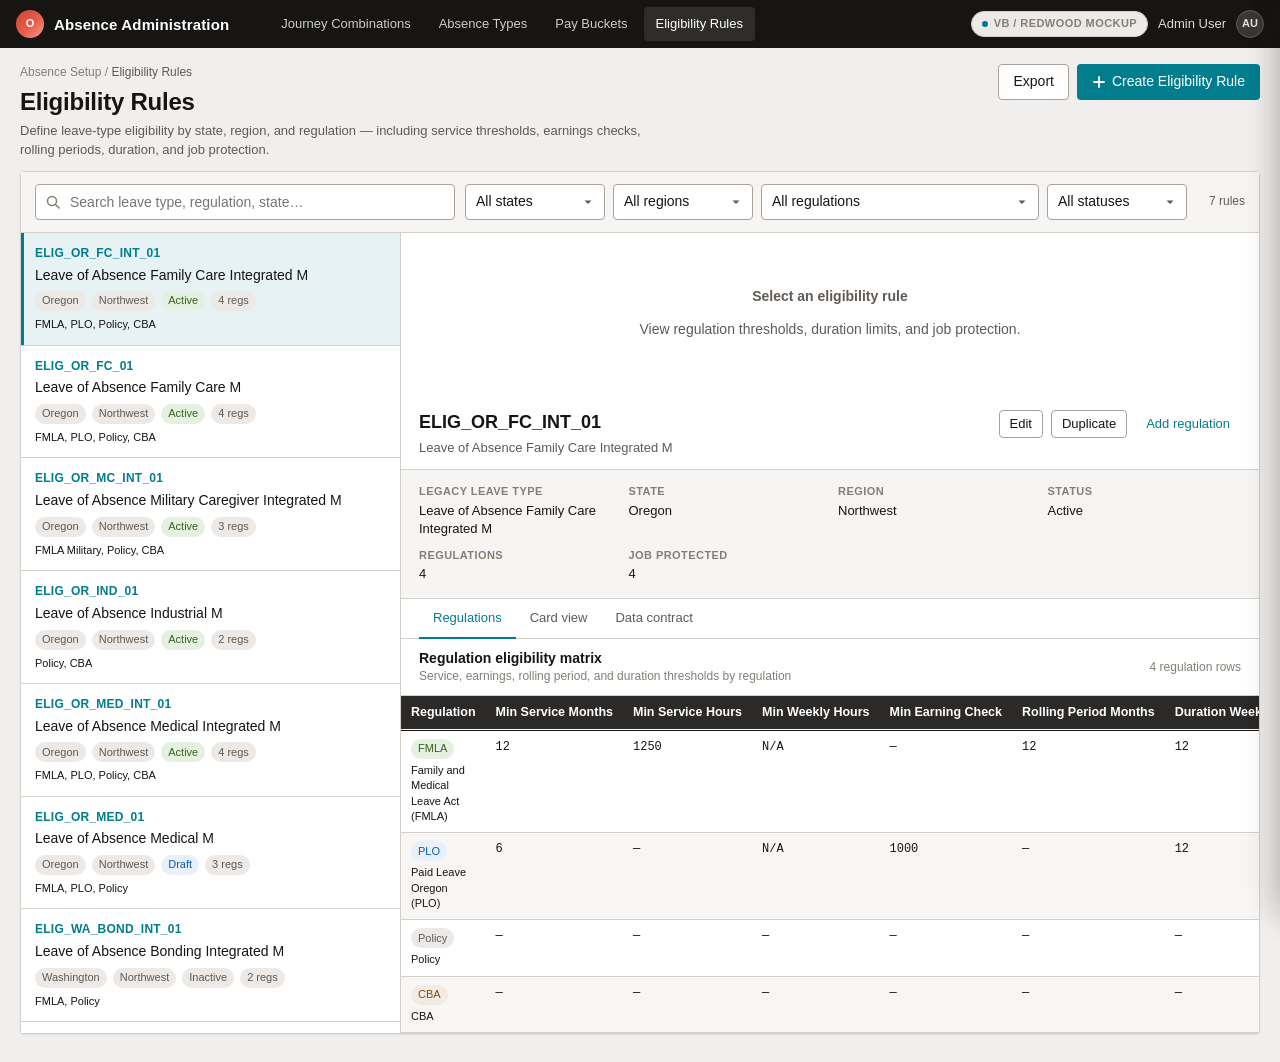
==== mockup/eligibility.html @ 5782c749 "Add Redwood Eligibility Rules UI mockup Master-detail eligibility screen for leave type / state / re" ====
<!DOCTYPE html>
<html lang="en">
<head>
  <meta charset="UTF-8" />
  <meta name="viewport" content="width=device-width, initial-scale=1.0" />
  <title>Eligibility Rules — Oracle Redwood Mockup</title>
  <link rel="stylesheet" href="css/redwood.css" />
</head>
<body>
  <div class="app">
    <header class="app-header">
      <div class="header-brand">
        <div class="header-mark" aria-hidden="true">O</div>
        <span>Absence Administration</span>
      </div>
      <nav class="header-nav" aria-label="Primary">
        <a href="index.html"><button type="button">Journey Combinations</button></a>
        <button type="button">Absence Types</button>
        <button type="button">Pay Buckets</button>
        <button type="button" class="active">Eligibility Rules</button>
      </nav>
      <div class="header-spacer"></div>
      <div class="header-user">
        <span class="vb-badge"><i></i> VB / Redwood Mockup</span>
        <span>Admin User</span>
        <div class="avatar" aria-hidden="true">AU</div>
      </div>
    </header>

    <main class="page">
      <div class="page-header">
        <div>
          <div class="breadcrumb">Absence Setup / <span>Eligibility Rules</span></div>
          <h1 class="page-title">Eligibility Rules</h1>
          <p class="page-subtitle">
            Define leave-type eligibility by state, region, and regulation — including
            service thresholds, earnings checks, rolling periods, duration, and job protection.
          </p>
        </div>
        <div class="page-actions">
          <button type="button" class="btn btn-secondary" id="btnExport">Export</button>
          <button type="button" class="btn btn-primary" id="btnCreate">
            <svg width="14" height="14" viewBox="0 0 14 14" fill="none" aria-hidden="true">
              <path d="M7 2v10M2 7h10" stroke="currentColor" stroke-width="1.8" stroke-linecap="round"/>
            </svg>
            Create Eligibility Rule
          </button>
        </div>
      </div>

      <section class="collection" aria-label="Eligibility rules collection">
        <div class="toolbar">
          <div class="search-field">
            <svg width="16" height="16" viewBox="0 0 16 16" fill="none" aria-hidden="true">
              <circle cx="7" cy="7" r="4.5" stroke="currentColor" stroke-width="1.5"/>
              <path d="M10.5 10.5L14 14" stroke="currentColor" stroke-width="1.5" stroke-linecap="round"/>
            </svg>
            <label class="sr-only" for="searchInput">Search eligibility rules</label>
            <input id="searchInput" type="search" placeholder="Search leave type, regulation, state…" />
          </div>
          <div class="filter-group">
            <label class="sr-only" for="filterState">State</label>
            <select id="filterState">
              <option value="">All states</option>
            </select>
            <label class="sr-only" for="filterRegion">Region</label>
            <select id="filterRegion">
              <option value="">All regions</option>
            </select>
            <label class="sr-only" for="filterRegulation">Regulation</label>
            <select id="filterRegulation">
              <option value="">All regulations</option>
            </select>
            <label class="sr-only" for="filterStatus">Status</label>
            <select id="filterStatus">
              <option value="">All statuses</option>
              <option value="Active">Active</option>
              <option value="Draft">Draft</option>
              <option value="Inactive">Inactive</option>
            </select>
          </div>
          <div class="toolbar-meta" id="resultCount">0 rules</div>
        </div>

        <div class="split">
          <aside class="list-pane" id="listPane" aria-label="Eligibility rule list"></aside>

          <section class="detail-pane" id="detailPane" aria-live="polite">
            <div class="detail-empty" id="detailEmpty">
              <div>
                <p><strong>Select an eligibility rule</strong></p>
                <p>View regulation thresholds, duration limits, and job protection.</p>
              </div>
            </div>

            <div id="detailContent" hidden>
              <div class="detail-header">
                <div class="detail-title-block">
                  <h2 id="detailTitle">—</h2>
                  <div class="muted" id="detailKey">—</div>
                </div>
                <div class="page-actions">
                  <button type="button" class="btn btn-secondary btn-sm" id="btnEdit">Edit</button>
                  <button type="button" class="btn btn-secondary btn-sm" id="btnDuplicate">Duplicate</button>
                  <button type="button" class="btn btn-ghost btn-sm" id="btnAddReg">Add regulation</button>
                </div>
              </div>

              <div class="detail-fields" id="detailFields"></div>

              <div class="tabs" role="tablist">
                <button type="button" class="tab active" role="tab" data-tab="table" aria-selected="true">Regulations</button>
                <button type="button" class="tab" role="tab" data-tab="cards" aria-selected="false">Card view</button>
                <button type="button" class="tab" role="tab" data-tab="schema" aria-selected="false">Data contract</button>
              </div>

              <div class="tab-panel active" id="panel-table" role="tabpanel">
                <div class="section-bar">
                  <div>
                    <h3>Regulation eligibility matrix</h3>
                    <div class="hint">Service, earnings, rolling period, and duration thresholds by regulation</div>
                  </div>
                  <div class="hint" id="regCount"></div>
                </div>
                <div class="table-wrap">
                  <table class="data-table" id="regTable">
                    <thead>
                      <tr>
                        <th>Regulation</th>
                        <th>Min Service Months</th>
                        <th>Min Service Hours</th>
                        <th>Min Weekly Hours</th>
                        <th>Min Earning Check</th>
                        <th>Rolling Period Months</th>
                        <th>Duration Weeks</th>
                        <th>Duration Hours</th>
                        <th>Max Combined Weeks</th>
                        <th>Job Protection</th>
                        <th></th>
                      </tr>
                    </thead>
                    <tbody id="regTableBody"></tbody>
                  </table>
                </div>
              </div>

              <div class="tab-panel" id="panel-cards" role="tabpanel">
                <div class="mapping-cards" id="mappingCards"></div>
              </div>

              <div class="tab-panel" id="panel-schema" role="tabpanel">
                <div class="mapping-cards">
                  <div class="mapping-card">
                    <div class="mapping-card-top"><strong>Flat row contract (spreadsheet / REST)</strong></div>
                    <pre id="schemaPreview" class="mono" style="margin:0;white-space:pre-wrap;font-size:12px;line-height:1.5;color:var(--rw-text-secondary)"></pre>
                  </div>
                </div>
              </div>
            </div>
          </section>
        </div>
      </section>
    </main>
  </div>

  <div class="overlay" id="overlay" hidden></div>

  <aside class="drawer" id="drawer" aria-hidden="true" role="dialog" aria-labelledby="drawerTitle">
    <div class="drawer-header">
      <h2 id="drawerTitle">Create Eligibility Rule</h2>
      <button type="button" class="btn btn-icon" id="btnCloseDrawer" aria-label="Close">
        <svg width="16" height="16" viewBox="0 0 16 16" fill="none" aria-hidden="true">
          <path d="M4 4l8 8M12 4L4 12" stroke="currentColor" stroke-width="1.6" stroke-linecap="round"/>
        </svg>
      </button>
    </div>
    <div class="drawer-body">
      <form class="form-grid" id="ruleForm">
        <div class="form-row two">
          <div>
            <label for="fId">Rule ID</label>
            <input id="fId" name="ruleId" required placeholder="ELIG_OR_FC_02" />
          </div>
          <div>
            <label for="fStatus">Status</label>
            <select id="fStatus" name="status">
              <option>Draft</option>
              <option>Active</option>
              <option>Inactive</option>
            </select>
          </div>
        </div>
        <div class="form-row">
          <label for="fLeaveType">Legacy Leave Type</label>
          <select id="fLeaveType" name="legacyLeaveType"></select>
        </div>
        <div class="form-row two">
          <div>
            <label for="fState">State</label>
            <select id="fState" name="state"></select>
          </div>
          <div>
            <label for="fRegion">Region</label>
            <select id="fRegion" name="region"></select>
          </div>
        </div>

        <p class="form-section-title">Default first regulation</p>
        <div class="form-row">
          <label for="fReg">Regulation</label>
          <select id="fReg" name="regulation"></select>
        </div>
        <div class="form-row two">
          <div>
            <label for="fMinMonths">Min Service Months</label>
            <input id="fMinMonths" name="minServiceMonths" type="number" min="0" placeholder="12" />
          </div>
          <div>
            <label for="fMinHours">Min Service Hours</label>
            <input id="fMinHours" name="minServiceHours" type="number" min="0" placeholder="1250" />
          </div>
        </div>
        <div class="form-row two">
          <div>
            <label for="fWeekly">Min Weekly Hours</label>
            <input id="fWeekly" name="minWeeklyHours" placeholder="N/A" />
          </div>
          <div>
            <label for="fEarn">Min Earning Check</label>
            <input id="fEarn" name="minEarningCheck" type="number" min="0" placeholder="1000" />
          </div>
        </div>
        <div class="form-row two">
          <div>
            <label for="fRolling">Rolling Period Months</label>
            <input id="fRolling" name="rollingPeriodMonths" type="number" min="0" placeholder="12" />
          </div>
          <div>
            <label for="fDurWeeks">Duration Weeks</label>
            <input id="fDurWeeks" name="durationWeeks" type="number" min="0" placeholder="12" />
          </div>
        </div>
        <div class="form-row two">
          <div>
            <label for="fDurHours">Duration Hours</label>
            <input id="fDurHours" name="durationHours" type="number" min="0" placeholder="480" />
          </div>
          <div>
            <label for="fMaxComb">Max Combined Weeks</label>
            <input id="fMaxComb" name="maxCombinedWeeks" type="number" min="0" placeholder="Optional" />
          </div>
        </div>
        <div class="switch-row">
          <span>Job protection</span>
          <button type="button" class="switch on" id="swJob" aria-pressed="true" data-field="jobProtection"></button>
        </div>
      </form>
    </div>
    <div class="drawer-footer">
      <button type="button" class="btn btn-secondary" id="btnCancelDrawer">Cancel</button>
      <button type="button" class="btn btn-primary" id="btnSaveDrawer">Save</button>
    </div>
  </aside>

  <aside class="drawer" id="regDrawer" aria-hidden="true" role="dialog" aria-labelledby="regDrawerTitle">
    <div class="drawer-header">
      <h2 id="regDrawerTitle">Edit regulation eligibility</h2>
      <button type="button" class="btn btn-icon" id="btnCloseRegDrawer" aria-label="Close">
        <svg width="16" height="16" viewBox="0 0 16 16" fill="none" aria-hidden="true">
          <path d="M4 4l8 8M12 4L4 12" stroke="currentColor" stroke-width="1.6" stroke-linecap="round"/>
        </svg>
      </button>
    </div>
    <div class="drawer-body">
      <form class="form-grid" id="regForm">
        <div class="form-row">
          <label for="rReg">Regulation</label>
          <select id="rReg" name="regulation"></select>
        </div>
        <div class="form-row two">
          <div>
            <label for="rMinMonths">Min Service Months</label>
            <input id="rMinMonths" name="minServiceMonths" type="number" min="0" />
          </div>
          <div>
            <label for="rMinHours">Min Service Hours</label>
            <input id="rMinHours" name="minServiceHours" type="number" min="0" />
          </div>
        </div>
        <div class="form-row two">
          <div>
            <label for="rWeekly">Min Weekly Hours</label>
            <input id="rWeekly" name="minWeeklyHours" placeholder="N/A" />
          </div>
          <div>
            <label for="rEarn">Min Earning Check</label>
            <input id="rEarn" name="minEarningCheck" type="number" min="0" />
          </div>
        </div>
        <div class="form-row two">
          <div>
            <label for="rRolling">Rolling Period Months</label>
            <input id="rRolling" name="rollingPeriodMonths" type="number" min="0" />
          </div>
          <div>
            <label for="rDurWeeks">Duration Weeks</label>
            <input id="rDurWeeks" name="durationWeeks" type="number" min="0" />
          </div>
        </div>
        <div class="form-row two">
          <div>
            <label for="rDurHours">Duration Hours</label>
            <input id="rDurHours" name="durationHours" type="number" min="0" />
          </div>
          <div>
            <label for="rMaxComb">Max Combined Weeks</label>
            <input id="rMaxComb" name="maxCombinedWeeks" type="number" min="0" />
          </div>
        </div>
        <div class="switch-row">
          <span>Job protection</span>
          <button type="button" class="switch" id="rSwJob" data-field="jobProtection"></button>
        </div>
      </form>
    </div>
    <div class="drawer-footer">
      <button type="button" class="btn btn-secondary" id="btnCancelReg">Cancel</button>
      <button type="button" class="btn btn-primary" id="btnSaveReg">Save regulation</button>
    </div>
  </aside>

  <div class="toast" id="toast" role="status"></div>

  <script src="js/eligibility-data.js"></script>
  <script src="js/eligibility-app.js"></script>
</body>
</html>
---- mockup/css/redwood.css ----
/* Oracle Redwood–inspired theme for Journey Combinations mockup */
:root {
  --rw-bg-page: #f1efed;
  --rw-bg-surface: #ffffff;
  --rw-bg-header: #161513;
  --rw-bg-subtle: #f7f5f3;
  --rw-bg-hover: #f0eeeb;
  --rw-bg-selected: #e6f2f4;
  --rw-bg-chip: #ece9e6;

  --rw-brand: #c74634;
  --rw-primary: #027d8d;
  --rw-primary-hover: #026270;
  --rw-primary-active: #014d58;
  --rw-danger: #c74634;
  --rw-success: #54812a;
  --rw-warning: #a36f02;
  --rw-info: #0572ce;

  --rw-text-primary: #161513;
  --rw-text-secondary: #5f5a55;
  --rw-text-tertiary: #857e77;
  --rw-text-inverse: #ffffff;
  --rw-text-link: #027d8d;

  --rw-border: #d4d0cb;
  --rw-border-strong: #a8a29b;
  --rw-focus: #0572ce;
  --rw-shadow-sm: 0 1px 2px rgba(22, 21, 19, 0.08);
  --rw-shadow-md: 0 4px 12px rgba(22, 21, 19, 0.12);
  --rw-shadow-lg: 0 12px 32px rgba(22, 21, 19, 0.18);

  --rw-radius: 2px;
  --rw-radius-md: 4px;
  --rw-font: "Oracle Sans", "Helvetica Neue", Helvetica, Arial, sans-serif;
  --rw-header-h: 48px;
  --rw-toolbar-h: 56px;
}

*,
*::before,
*::after {
  box-sizing: border-box;
}

html,
body {
  margin: 0;
  padding: 0;
  height: 100%;
  font-family: var(--rw-font);
  font-size: 14px;
  line-height: 1.4;
  color: var(--rw-text-primary);
  background: var(--rw-bg-page);
  -webkit-font-smoothing: antialiased;
}

button,
input,
select,
textarea {
  font: inherit;
  color: inherit;
}

button {
  cursor: pointer;
  border: none;
  background: none;
}

a {
  color: var(--rw-text-link);
  text-decoration: none;
}

a:hover {
  text-decoration: underline;
}

.app {
  display: flex;
  flex-direction: column;
  min-height: 100vh;
}

/* —— Global header (Redwood shell) —— */
.app-header {
  height: var(--rw-header-h);
  background: var(--rw-bg-header);
  color: var(--rw-text-inverse);
  display: flex;
  align-items: center;
  padding: 0 16px;
  gap: 16px;
  flex-shrink: 0;
  z-index: 40;
}

.header-brand {
  display: flex;
  align-items: center;
  gap: 10px;
  font-weight: 600;
  font-size: 15px;
  letter-spacing: 0.01em;
}

.header-mark {
  width: 28px;
  height: 28px;
  border-radius: 50%;
  background: linear-gradient(135deg, #c74634 0%, #e85d4a 55%, #f4a090 100%);
  display: grid;
  place-items: center;
  font-size: 11px;
  font-weight: 700;
}

.header-nav {
  display: flex;
  gap: 4px;
  margin-left: 24px;
}

.header-nav button {
  color: rgba(255, 255, 255, 0.78);
  padding: 8px 12px;
  border-radius: var(--rw-radius-md);
  font-size: 13px;
}

.header-nav button:hover,
.header-nav button.active {
  color: #fff;
  background: rgba(255, 255, 255, 0.1);
}

.header-spacer {
  flex: 1;
}

.header-user {
  display: flex;
  align-items: center;
  gap: 10px;
  font-size: 13px;
  color: rgba(255, 255, 255, 0.85);
}

.avatar {
  width: 28px;
  height: 28px;
  border-radius: 50%;
  background: #3a3835;
  border: 1px solid #5f5a55;
  display: grid;
  place-items: center;
  font-size: 11px;
  font-weight: 600;
}

/* —— Page chrome —— */
.page {
  flex: 1;
  display: flex;
  flex-direction: column;
  max-width: 1600px;
  width: 100%;
  margin: 0 auto;
  padding: 16px 20px 28px;
  gap: 12px;
}

.page-header {
  display: flex;
  flex-wrap: wrap;
  align-items: flex-start;
  justify-content: space-between;
  gap: 12px;
}

.breadcrumb {
  font-size: 12px;
  color: var(--rw-text-tertiary);
  margin-bottom: 4px;
}

.breadcrumb span {
  color: var(--rw-text-secondary);
}

.page-title {
  margin: 0;
  font-size: 24px;
  font-weight: 600;
  letter-spacing: -0.01em;
  color: var(--rw-text-primary);
}

.page-subtitle {
  margin: 4px 0 0;
  color: var(--rw-text-secondary);
  font-size: 13px;
  max-width: 640px;
}

.page-actions {
  display: flex;
  gap: 8px;
  align-items: center;
}

/* —— Buttons —— */
.btn {
  display: inline-flex;
  align-items: center;
  justify-content: center;
  gap: 6px;
  min-height: 36px;
  padding: 0 14px;
  border-radius: var(--rw-radius-md);
  font-size: 14px;
  font-weight: 500;
  border: 1px solid transparent;
  transition: background 0.12s ease, border-color 0.12s ease, color 0.12s ease;
}

.btn:focus-visible {
  outline: 2px solid var(--rw-focus);
  outline-offset: 2px;
}

.btn-primary {
  background: var(--rw-primary);
  color: #fff;
}

.btn-primary:hover {
  background: var(--rw-primary-hover);
}

.btn-secondary {
  background: var(--rw-bg-surface);
  border-color: var(--rw-border-strong);
  color: var(--rw-text-primary);
}

.btn-secondary:hover {
  background: var(--rw-bg-hover);
}

.btn-ghost {
  color: var(--rw-primary);
  padding: 0 10px;
}

.btn-ghost:hover {
  background: var(--rw-bg-selected);
}

.btn-icon {
  width: 32px;
  height: 32px;
  min-height: 32px;
  padding: 0;
  border-radius: var(--rw-radius-md);
  color: var(--rw-text-secondary);
}

.btn-icon:hover {
  background: var(--rw-bg-hover);
  color: var(--rw-text-primary);
}

.btn-sm {
  min-height: 28px;
  padding: 0 10px;
  font-size: 13px;
}

/* —— Collection toolbar —— */
.collection {
  background: var(--rw-bg-surface);
  border: 1px solid var(--rw-border);
  border-radius: var(--rw-radius-md);
  box-shadow: var(--rw-shadow-sm);
  display: flex;
  flex-direction: column;
  min-height: 0;
  flex: 1;
}

.toolbar {
  display: flex;
  flex-wrap: wrap;
  gap: 10px;
  align-items: center;
  padding: 12px 14px;
  border-bottom: 1px solid var(--rw-border);
  background: var(--rw-bg-subtle);
}

.search-field {
  position: relative;
  flex: 1;
  min-width: 220px;
  max-width: 420px;
}

.search-field svg {
  position: absolute;
  left: 10px;
  top: 50%;
  transform: translateY(-50%);
  color: var(--rw-text-tertiary);
  pointer-events: none;
}

.search-field input {
  width: 100%;
  height: 36px;
  padding: 0 12px 0 34px;
  border: 1px solid var(--rw-border-strong);
  border-radius: var(--rw-radius-md);
  background: #fff;
}

.search-field input:focus {
  outline: none;
  border-color: var(--rw-focus);
  box-shadow: 0 0 0 2px rgba(5, 114, 206, 0.2);
}

.filter-group {
  display: flex;
  flex-wrap: wrap;
  gap: 8px;
  align-items: center;
}

.filter-group select {
  height: 36px;
  padding: 0 28px 0 10px;
  border: 1px solid var(--rw-border-strong);
  border-radius: var(--rw-radius-md);
  background: #fff url("data:image/svg+xml,%3Csvg xmlns='http://www.w3.org/2000/svg' width='12' height='12' viewBox='0 0 12 12'%3E%3Cpath fill='%235f5a55' d='M2.5 4.5L6 8l3.5-3.5'/%3E%3C/svg%3E") no-repeat right 10px center;
  appearance: none;
  min-width: 140px;
}

.filter-group select:focus {
  outline: none;
  border-color: var(--rw-focus);
  box-shadow: 0 0 0 2px rgba(5, 114, 206, 0.2);
}

.toolbar-meta {
  margin-left: auto;
  font-size: 12px;
  color: var(--rw-text-secondary);
  white-space: nowrap;
}

/* —— Split layout —— */
.split {
  display: grid;
  grid-template-columns: minmax(300px, 380px) 1fr;
  min-height: 560px;
  flex: 1;
}

@media (max-width: 960px) {
  .split {
    grid-template-columns: 1fr;
  }

  .list-pane {
    max-height: 280px;
  }
}

.list-pane {
  border-right: 1px solid var(--rw-border);
  overflow: auto;
  background: var(--rw-bg-surface);
}

.list-item {
  width: 100%;
  text-align: left;
  padding: 12px 14px;
  border-bottom: 1px solid var(--rw-border);
  display: grid;
  gap: 4px;
  transition: background 0.1s ease;
}

.list-item:hover {
  background: var(--rw-bg-hover);
}

.list-item.selected {
  background: var(--rw-bg-selected);
  box-shadow: inset 3px 0 0 var(--rw-primary);
}

.list-item-id {
  font-size: 12px;
  font-weight: 600;
  color: var(--rw-primary);
  letter-spacing: 0.02em;
}

.list-item-key {
  font-size: 14px;
  font-weight: 500;
  color: var(--rw-text-primary);
}

.list-item-meta {
  display: flex;
  flex-wrap: wrap;
  gap: 6px;
  margin-top: 2px;
}

.chip {
  display: inline-flex;
  align-items: center;
  height: 20px;
  padding: 0 7px;
  border-radius: 10px;
  font-size: 11px;
  font-weight: 500;
  background: var(--rw-bg-chip);
  color: var(--rw-text-secondary);
}

.chip-fmla {
  background: #e4f0e0;
  color: #3d6320;
}

.chip-nonfmla {
  background: #f3ebe3;
  color: #7a4e12;
}

.chip-status-active {
  background: #e4f0e0;
  color: #3d6320;
}

.chip-status-draft {
  background: #e8f1fb;
  color: #0b5cab;
}

.chip-status-inactive {
  background: #ece9e6;
  color: #5f5a55;
}

.chip-plo {
  background: #e8f1fb;
  color: #0b5cab;
}

.chip-cba {
  background: #f3ebe3;
  color: #7a4e12;
}

.header-nav a {
  text-decoration: none;
}

.header-nav a button {
  pointer-events: none;
}

.header-nav a:hover button,
.header-nav a:focus-visible button {
  color: #fff;
  background: rgba(255, 255, 255, 0.1);
}

.empty-list {
  padding: 40px 20px;
  text-align: center;
  color: var(--rw-text-secondary);
}

/* —— Detail pane —— */
.detail-pane {
  display: flex;
  flex-direction: column;
  min-width: 0;
  background: var(--rw-bg-surface);
}

.detail-empty {
  flex: 1;
  display: grid;
  place-items: center;
  color: var(--rw-text-secondary);
  padding: 40px;
  text-align: center;
}

.detail-header {
  padding: 16px 18px 12px;
  border-bottom: 1px solid var(--rw-border);
  display: flex;
  flex-wrap: wrap;
  gap: 12px;
  justify-content: space-between;
  align-items: flex-start;
}

.detail-title-block h2 {
  margin: 0;
  font-size: 18px;
  font-weight: 600;
}

.detail-title-block .muted {
  margin-top: 4px;
  color: var(--rw-text-secondary);
  font-size: 13px;
}

.detail-fields {
  display: grid;
  grid-template-columns: repeat(auto-fit, minmax(160px, 1fr));
  gap: 10px 16px;
  padding: 14px 18px;
  background: var(--rw-bg-subtle);
  border-bottom: 1px solid var(--rw-border);
}

.field-label {
  font-size: 11px;
  font-weight: 600;
  text-transform: uppercase;
  letter-spacing: 0.04em;
  color: var(--rw-text-tertiary);
  margin-bottom: 2px;
}

.field-value {
  font-size: 13px;
  color: var(--rw-text-primary);
  word-break: break-word;
}

.section-bar {
  display: flex;
  align-items: center;
  justify-content: space-between;
  gap: 8px;
  padding: 10px 18px;
  border-bottom: 1px solid var(--rw-border);
}

.section-bar h3 {
  margin: 0;
  font-size: 14px;
  font-weight: 600;
}

.section-bar .hint {
  font-size: 12px;
  color: var(--rw-text-tertiary);
}

/* —— Data table —— */
.table-wrap {
  overflow: auto;
  flex: 1;
}

table.data-table {
  width: 100%;
  border-collapse: collapse;
  font-size: 12.5px;
  min-width: 1100px;
}

.data-table th {
  position: sticky;
  top: 0;
  z-index: 2;
  background: #2c2a28;
  color: #fff;
  font-weight: 600;
  text-align: left;
  padding: 8px 10px;
  white-space: nowrap;
  border-bottom: 1px solid #161513;
}

.data-table td {
  padding: 8px 10px;
  border-bottom: 1px solid var(--rw-border);
  vertical-align: top;
  color: var(--rw-text-primary);
}

.data-table tbody tr:nth-child(even) {
  background: #f8f6f4;
}

.data-table tbody tr:hover {
  background: var(--rw-bg-selected);
}

.data-table tbody tr.row-selected {
  background: #d9eef1;
}

.data-table .mono {
  font-family: ui-monospace, SFMono-Regular, Menlo, Consolas, monospace;
  font-size: 12px;
}

.data-table .nowrap {
  white-space: nowrap;
}

.yn {
  display: inline-flex;
  width: 22px;
  height: 22px;
  border-radius: 50%;
  align-items: center;
  justify-content: center;
  font-size: 11px;
  font-weight: 700;
}

.yn-y {
  background: #e4f0e0;
  color: #3d6320;
}

.yn-n {
  background: #ece9e6;
  color: #5f5a55;
}

/* —— Drawer / form —— */
.overlay {
  position: fixed;
  inset: 0;
  background: rgba(22, 21, 19, 0.45);
  opacity: 0;
  pointer-events: none;
  transition: opacity 0.2s ease;
  z-index: 50;
}

.overlay.open {
  opacity: 1;
  pointer-events: auto;
}

.drawer {
  position: fixed;
  top: 0;
  right: 0;
  width: min(520px, 100%);
  height: 100%;
  background: var(--rw-bg-surface);
  box-shadow: var(--rw-shadow-lg);
  transform: translateX(100%);
  transition: transform 0.22s ease;
  z-index: 60;
  display: flex;
  flex-direction: column;
}

.drawer.open {
  transform: translateX(0);
}

.drawer-header {
  display: flex;
  align-items: center;
  justify-content: space-between;
  padding: 14px 16px;
  border-bottom: 1px solid var(--rw-border);
}

.drawer-header h2 {
  margin: 0;
  font-size: 18px;
}

.drawer-body {
  flex: 1;
  overflow: auto;
  padding: 16px;
}

.drawer-footer {
  display: flex;
  justify-content: flex-end;
  gap: 8px;
  padding: 12px 16px;
  border-top: 1px solid var(--rw-border);
  background: var(--rw-bg-subtle);
}

.form-grid {
  display: grid;
  gap: 14px;
}

.form-row {
  display: grid;
  gap: 4px;
}

.form-row.two {
  grid-template-columns: 1fr 1fr;
  gap: 12px;
}

@media (max-width: 560px) {
  .form-row.two {
    grid-template-columns: 1fr;
  }
}

.form-row label {
  font-size: 12px;
  font-weight: 600;
  color: var(--rw-text-secondary);
}

.form-row input,
.form-row select,
.form-row textarea {
  height: 36px;
  padding: 0 10px;
  border: 1px solid var(--rw-border-strong);
  border-radius: var(--rw-radius-md);
  background: #fff;
}

.form-row textarea {
  height: auto;
  min-height: 72px;
  padding: 8px 10px;
  resize: vertical;
}

.form-row input:focus,
.form-row select:focus,
.form-row textarea:focus {
  outline: none;
  border-color: var(--rw-focus);
  box-shadow: 0 0 0 2px rgba(5, 114, 206, 0.2);
}

.form-section-title {
  margin: 8px 0 0;
  font-size: 13px;
  font-weight: 600;
  color: var(--rw-text-primary);
  padding-top: 8px;
  border-top: 1px solid var(--rw-border);
}

.switch-row {
  display: flex;
  align-items: center;
  justify-content: space-between;
  gap: 12px;
  padding: 8px 0;
}

.switch {
  position: relative;
  width: 40px;
  height: 22px;
  border-radius: 11px;
  background: #c4bfb9;
  transition: background 0.15s ease;
  flex-shrink: 0;
}

.switch.on {
  background: var(--rw-primary);
}

.switch::after {
  content: "";
  position: absolute;
  top: 2px;
  left: 2px;
  width: 18px;
  height: 18px;
  border-radius: 50%;
  background: #fff;
  transition: transform 0.15s ease;
  box-shadow: var(--rw-shadow-sm);
}

.switch.on::after {
  transform: translateX(18px);
}

/* —— Tabs in detail —— */
.tabs {
  display: flex;
  gap: 0;
  padding: 0 18px;
  border-bottom: 1px solid var(--rw-border);
}

.tab {
  padding: 10px 14px;
  font-size: 13px;
  font-weight: 500;
  color: var(--rw-text-secondary);
  border-bottom: 2px solid transparent;
  margin-bottom: -1px;
}

.tab:hover {
  color: var(--rw-text-primary);
}

.tab.active {
  color: var(--rw-primary);
  border-bottom-color: var(--rw-primary);
}

.tab-panel {
  display: none;
  flex: 1;
  min-height: 0;
  flex-direction: column;
}

.tab-panel.active {
  display: flex;
}

.mapping-cards {
  display: grid;
  gap: 10px;
  padding: 14px 18px;
}

.mapping-card {
  border: 1px solid var(--rw-border);
  border-radius: var(--rw-radius-md);
  padding: 12px 14px;
  background: #fff;
}

.mapping-card-top {
  display: flex;
  flex-wrap: wrap;
  align-items: center;
  gap: 8px;
  margin-bottom: 8px;
}

.mapping-card-top strong {
  font-size: 14px;
}

.mapping-grid {
  display: grid;
  grid-template-columns: repeat(auto-fit, minmax(180px, 1fr));
  gap: 8px 12px;
  font-size: 12px;
}

.toast {
  position: fixed;
  bottom: 24px;
  left: 50%;
  transform: translateX(-50%) translateY(20px);
  background: #2c2a28;
  color: #fff;
  padding: 10px 16px;
  border-radius: var(--rw-radius-md);
  box-shadow: var(--rw-shadow-md);
  opacity: 0;
  pointer-events: none;
  transition: opacity 0.2s ease, transform 0.2s ease;
  z-index: 80;
  font-size: 13px;
}

.toast.show {
  opacity: 1;
  transform: translateX(-50%) translateY(0);
}

.vb-badge {
  display: inline-flex;
  align-items: center;
  gap: 6px;
  font-size: 11px;
  font-weight: 600;
  letter-spacing: 0.04em;
  text-transform: uppercase;
  color: var(--rw-text-tertiary);
  background: var(--rw-bg-chip);
  border: 1px solid var(--rw-border);
  border-radius: 999px;
  padding: 4px 10px;
}

.vb-badge i {
  width: 6px;
  height: 6px;
  border-radius: 50%;
  background: var(--rw-primary);
}

.sr-only {
  position: absolute;
  width: 1px;
  height: 1px;
  padding: 0;
  margin: -1px;
  overflow: hidden;
  clip: rect(0, 0, 0, 0);
  border: 0;
}
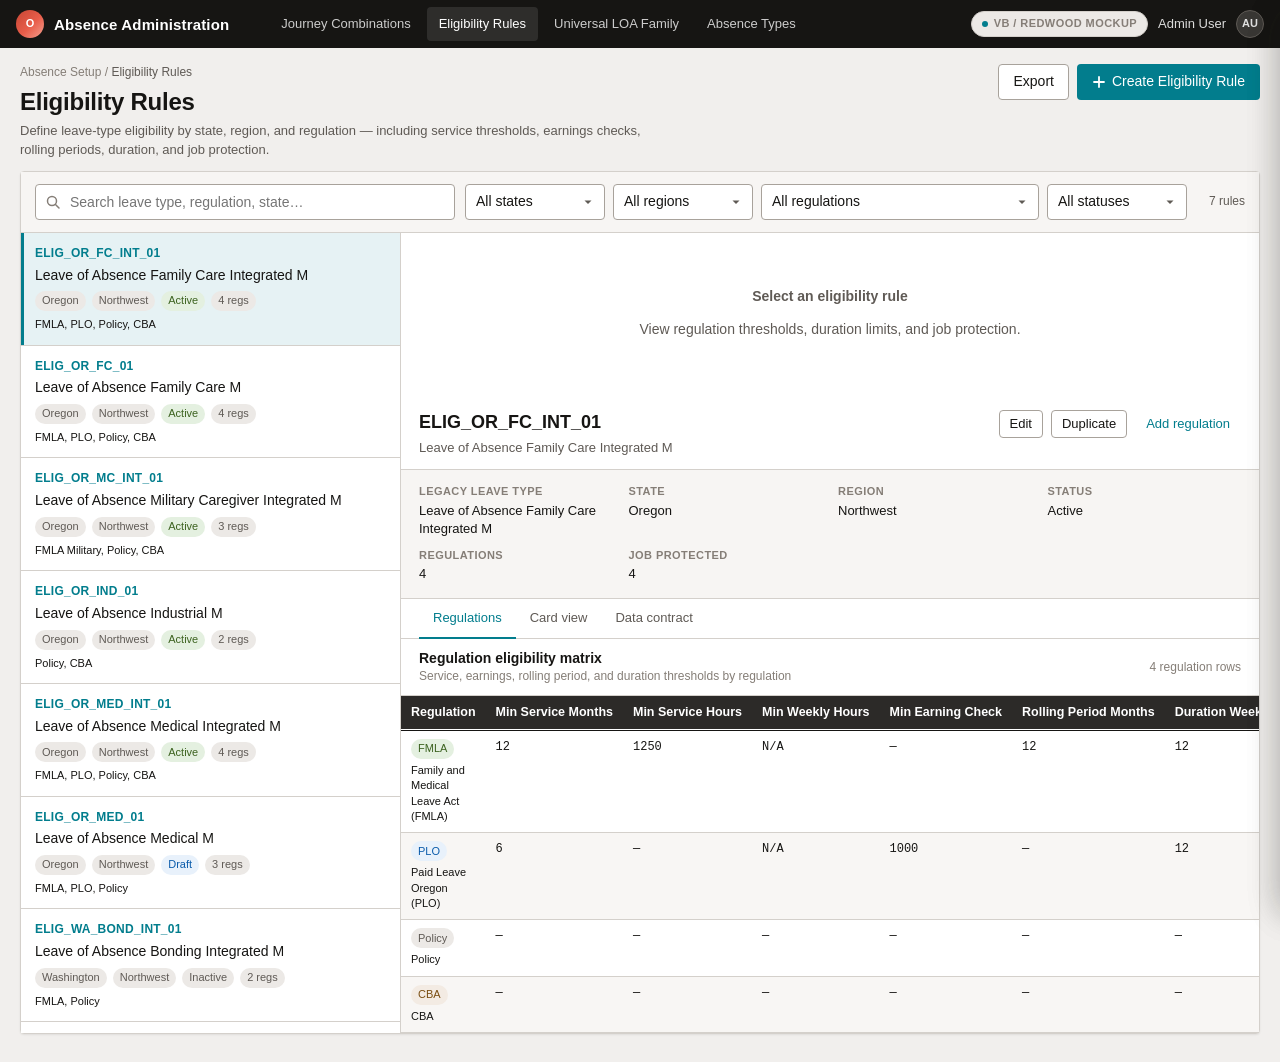
==== commit f30cfd95: "Add Universal Absence Types Redwood UI mockup Master-detail UI for LOA family absence type mappings " ====
--- a/mockup/eligibility.html
+++ b/mockup/eligibility.html
@@ -13,11 +13,11 @@
         <div class="header-mark" aria-hidden="true">O</div>
         <span>Absence Administration</span>
       </div>
-      <nav class="header-nav" aria-label="Primary">
+            <nav class="header-nav" aria-label="Primary">
         <a href="index.html"><button type="button">Journey Combinations</button></a>
-        <button type="button">Absence Types</button>
-        <button type="button">Pay Buckets</button>
         <button type="button" class="active">Eligibility Rules</button>
+        <a href="universal-eligibility.html"><button type="button">Universal LOA Family</button></a>
+        <a href="absence-types.html"><button type="button">Absence Types</button></a>
       </nav>
       <div class="header-spacer"></div>
       <div class="header-user">
